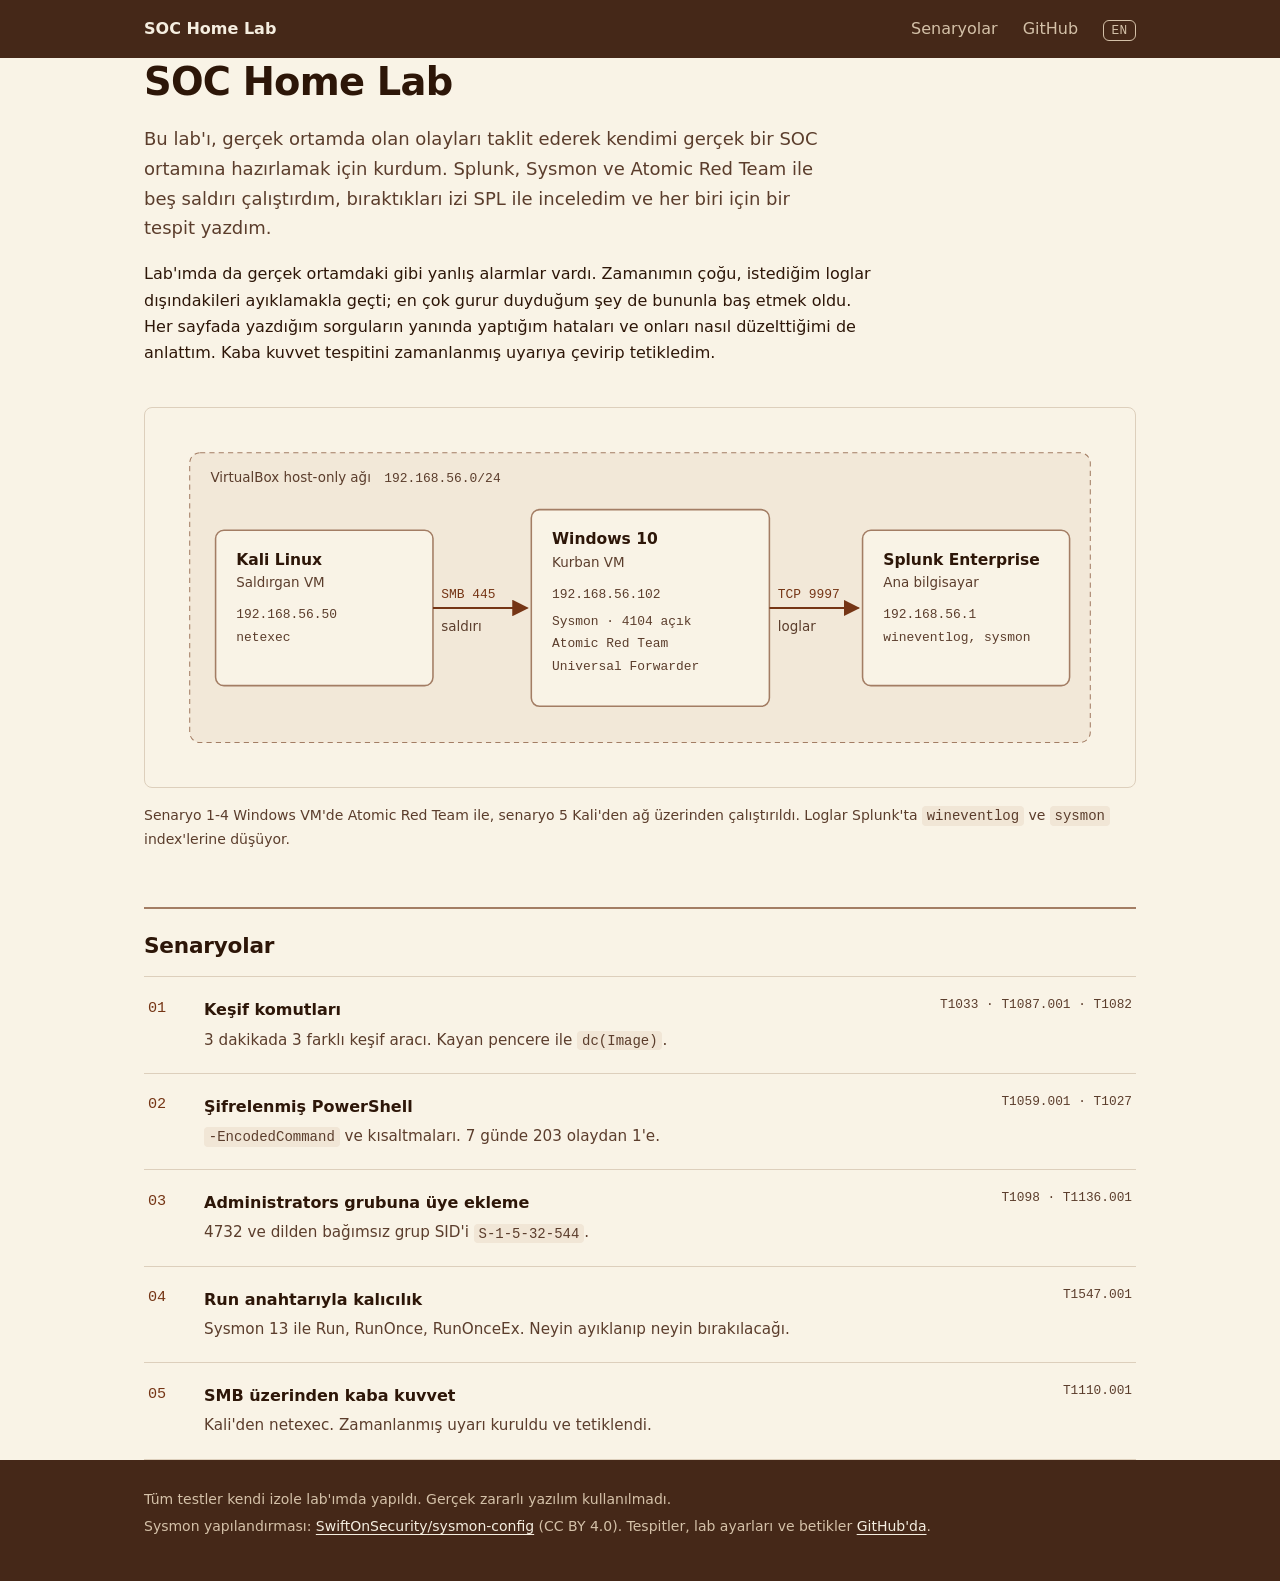
==== index.html @ a4999f90 "SOC Home Lab: site, detections and lab settings - GitHub Pages site (plain HTML/CSS): home page with" ====
<!doctype html>
<html lang="tr">
<head>
  <meta charset="utf-8">
  <meta name="viewport" content="width=device-width, initial-scale=1">
  <title>SOC Home Lab</title>
  <meta name="description" content="Splunk, Sysmon ve Atomic Red Team ile kurulan bir SOC homelab'ı: 5 saldırı senaryosu, SPL tespitleri, yanlış alarm analizi ve zamanlanmış uyarı.">
  <link rel="stylesheet" href="css/style.css">
  <link rel="alternate" hreflang="tr" href="./">
  <link rel="alternate" hreflang="en" href="en/">
</head>
<body>
  <header class="site-head">
    <div class="wrap">
      <a href="./">SOC Home Lab</a>
      <nav>
        <a href="#senaryolar">Senaryolar</a>
        <a href="https://github.com/fadilyeren/soc-home-lab">GitHub</a>
        <a class="lang" href="en/" lang="en" hreflang="en" title="English">EN</a>
      </nav>
    </div>
  </header>

  <main class="wrap">
    <h1>SOC Home Lab</h1>
    <p class="lead">Bu lab'ı, gerçek ortamda olan olayları taklit ederek kendimi gerçek bir SOC ortamına hazırlamak için kurdum. Splunk, Sysmon ve Atomic Red Team ile beş saldırı çalıştırdım, bıraktıkları izi SPL ile inceledim ve her biri için bir tespit yazdım.</p>
    <p class="read">Lab'ımda da gerçek ortamdaki gibi yanlış alarmlar vardı. Zamanımın çoğu, istediğim loglar dışındakileri ayıklamakla geçti; en çok gurur duyduğum şey de bununla baş etmek oldu. Her sayfada yazdığım sorguların yanında yaptığım hataları ve onları nasıl düzelttiğimi de anlattım. Kaba kuvvet tespitini zamanlanmış uyarıya çevirip tetikledim.</p>

    <figure class="diagram" aria-labelledby="mimari-baslik">
      <svg viewBox="0 0 910 320" role="img" aria-labelledby="mimari-baslik mimari-aciklama">
        <title id="mimari-baslik">Lab mimarisi</title>
        <desc id="mimari-aciklama">Kali Linux saldırgan VM'i, Windows 10 kurban VM'ine SMB üzerinden saldırır. Windows VM'deki Universal Forwarder, Sysmon ve Windows olay loglarını TCP 9997 üzerinden ana bilgisayardaki Splunk Enterprise'a gönderir. Üçü de VirtualBox host-only ağında, 192.168.56.0/24.</desc>
        <defs>
          <marker id="ok" viewBox="0 0 10 10" refX="9" refY="5" markerWidth="8" markerHeight="8" orient="auto-start-reverse">
            <path class="arrow" d="M0,0 L10,5 L0,10 z"/>
          </marker>
        </defs>

        <rect class="zone" x="20" y="20" width="870" height="280" rx="10"/>
        <text class="s" x="40" y="48">VirtualBox host-only ağı</text>
        <text class="m" x="208" y="48">192.168.56.0/24</text>

        <!-- Kali -->
        <rect class="box" x="45" y="95" width="210" height="150" rx="8"/>
        <text class="t" x="65" y="128">Kali Linux</text>
        <text class="s" x="65" y="150">Saldırgan VM</text>
        <text class="m" x="65" y="180">192.168.56.50</text>
        <text class="m" x="65" y="202">netexec</text>

        <!-- Windows -->
        <rect class="box" x="350" y="75" width="230" height="190" rx="8"/>
        <text class="t" x="370" y="108">Windows 10</text>
        <text class="s" x="370" y="130">Kurban VM</text>
        <text class="m" x="370" y="160">192.168.56.102</text>
        <text class="m" x="370" y="186">Sysmon · 4104 açık</text>
        <text class="m" x="370" y="208">Atomic Red Team</text>
        <text class="m" x="370" y="230">Universal Forwarder</text>

        <!-- Host -->
        <rect class="box" x="670" y="95" width="200" height="150" rx="8"/>
        <text class="t" x="690" y="128">Splunk Enterprise</text>
        <text class="s" x="690" y="150">Ana bilgisayar</text>
        <text class="m" x="690" y="180">192.168.56.1</text>
        <text class="m" x="690" y="202">wineventlog, sysmon</text>

        <!-- Akışlar -->
        <path class="flow" d="M255,170 L346,170" marker-end="url(#ok)"/>
        <text class="flow-label" x="263" y="160">SMB 445</text>
        <path class="flow" d="M580,170 L666,170" marker-end="url(#ok)"/>
        <text class="flow-label" x="588" y="160">TCP 9997</text>
        <text class="s" x="263" y="192">saldırı</text>
        <text class="s" x="588" y="192">loglar</text>
      </svg>
    </figure>
    <p class="small muted">Senaryo 1-4 Windows VM'de Atomic Red Team ile, senaryo 5 Kali'den ağ üzerinden çalıştırıldı. Loglar Splunk'ta <code>wineventlog</code> ve <code>sysmon</code> index'lerine düşüyor.</p>

    <h2 id="senaryolar">Senaryolar</h2>
    <ul class="scenarios">
      <li><a href="senaryolar/01-kesif.html">
        <span class="no">01</span>
        <span class="title">Keşif komutları</span>
        <span class="ids">T1033 · T1087.001 · T1082</span>
        <span class="desc">3 dakikada 3 farklı keşif aracı. Kayan pencere ile <code>dc(Image)</code>.</span>
      </a></li>
      <li><a href="senaryolar/02-sifreli-powershell.html">
        <span class="no">02</span>
        <span class="title">Şifrelenmiş PowerShell</span>
        <span class="ids">T1059.001 · T1027</span>
        <span class="desc"><code>-EncodedCommand</code> ve kısaltmaları. 7 günde 203 olaydan 1'e.</span>
      </a></li>
      <li><a href="senaryolar/03-yonetici-grubuna-ekleme.html">
        <span class="no">03</span>
        <span class="title">Administrators grubuna üye ekleme</span>
        <span class="ids">T1098 · T1136.001</span>
        <span class="desc">4732 ve dilden bağımsız grup SID'i <code>S-1-5-32-544</code>.</span>
      </a></li>
      <li><a href="senaryolar/04-run-anahtari.html">
        <span class="no">04</span>
        <span class="title">Run anahtarıyla kalıcılık</span>
        <span class="ids">T1547.001</span>
        <span class="desc">Sysmon 13 ile Run, RunOnce, RunOnceEx. Neyin ayıklanıp neyin bırakılacağı.</span>
      </a></li>
      <li><a href="senaryolar/05-kaba-kuvvet.html">
        <span class="no">05</span>
        <span class="title">SMB üzerinden kaba kuvvet</span>
        <span class="ids">T1110.001</span>
        <span class="desc">Kali'den netexec. Zamanlanmış uyarı kuruldu ve tetiklendi.</span>
      </a></li>
    </ul>
  </main>

  <footer class="site-foot">
    <div class="wrap">
      <p>Tüm testler kendi izole lab'ımda yapıldı. Gerçek zararlı yazılım kullanılmadı.</p>
      <p>Sysmon yapılandırması: <a href="https://github.com/SwiftOnSecurity/sysmon-config">SwiftOnSecurity/sysmon-config</a> (CC BY 4.0). Tespitler, lab ayarları ve betikler <a href="https://github.com/fadilyeren/soc-home-lab">GitHub'da</a>.</p>
    </div>
  </footer>
</body>
</html>
---- css/style.css ----
/* SOC Home Lab — tek dosyalık stil. Renkler :root'ta.
   Varsayılan: krem + kahverengi. Önceki koyu tema aşağıda [data-tema="koyu"] altında saklı;
   geri dönmek için <html> etiketine data-tema="koyu" eklemek yeter. */

:root {
  color-scheme: light;

  --bg: oklch(96.5% 0.018 85);
  --bg-soft: oklch(93.5% 0.024 80);
  --text: oklch(23% 0.045 50);
  --text-2: oklch(39% 0.05 52);
  --line: oklch(86% 0.03 75);
  --line-strong: oklch(62% 0.06 55);
  --accent: oklch(41% 0.10 45);
  --code-bg: oklch(93% 0.025 80);
  --brown: oklch(31% 0.05 50);
  --brown-deep: oklch(25% 0.04 50);
  --on-brown: oklch(95% 0.02 85);
  --on-brown-2: oklch(82% 0.04 75);
  --draft-bg: oklch(92% 0.05 85);
  --draft-line: oklch(75% 0.09 80);

  --font: system-ui, -apple-system, "Segoe UI", Roboto, "Helvetica Neue", Arial, sans-serif;
  --mono: ui-monospace, "Cascadia Mono", Consolas, "SF Mono", Menlo, monospace;
  --read: 46rem;
  --wide: 64rem;
}

/* Önceki koyu tema (saklı) */
:root[data-tema="koyu"] {
  color-scheme: dark;

  --bg: oklch(16% 0.006 250);
  --bg-soft: oklch(19% 0.007 250);
  --text: oklch(92% 0.005 250);
  --text-2: oklch(70% 0.01 250);
  --line: oklch(28% 0.008 250);
  --line-strong: oklch(40% 0.01 250);
  --accent: oklch(74% 0.11 200);
  --brown: oklch(12% 0.006 250);
  --brown-deep: oklch(20% 0.007 250);
  --on-brown: oklch(92% 0.005 250);
  --on-brown-2: oklch(70% 0.01 250);
  --code-bg: oklch(20% 0.007 250);
  --draft-bg: oklch(26% 0.04 85);
  --draft-line: oklch(50% 0.08 85);
}

*, *::before, *::after { box-sizing: border-box; }

html { -webkit-text-size-adjust: 100%; }

body {
  margin: 0;
  background: var(--bg);
  color: var(--text);
  font: 400 1rem/1.65 var(--font);
}

img, svg { max-width: 100%; display: block; }

a { color: var(--accent); text-underline-offset: 3px; text-decoration-thickness: 1px; }
a:hover { text-decoration-thickness: 2px; }
a:focus-visible { outline: 2px solid var(--accent); outline-offset: 3px; border-radius: 2px; }

h1, h2, h3 { line-height: 1.25; text-wrap: balance; font-weight: 600; }
h1 { font-size: clamp(1.75rem, 1.3rem + 2vw, 2.4rem); letter-spacing: -0.02em; margin: 0 0 1rem; }
h2 { font-size: 1.35rem; letter-spacing: -0.01em; margin: 3.5rem 0 1rem; padding-top: 1.5rem; border-top: 2px solid var(--line-strong); }
h3 { font-size: 1.05rem; margin: 2rem 0 0.5rem; }
p, li { text-wrap: pretty; }

/* Yerleşim */
.wrap { max-width: var(--wide); margin: 0 auto; padding: 0 16px; }
.read { max-width: var(--read); }

.site-head {
  background: var(--brown);
}
.site-head .wrap {
  display: flex; align-items: baseline; justify-content: space-between; gap: 1rem;
  padding-top: 1rem; padding-bottom: 1rem;
}
.site-head a { color: var(--on-brown); text-decoration: none; font-weight: 600; }
.site-head nav a { font-weight: 400; color: var(--on-brown-2); margin-left: 1.25rem; }
.site-head nav a:hover { color: var(--on-brown); }
.site-head nav a.lang {
  font: 500 0.8rem var(--mono); letter-spacing: 0.04em;
  border: 1px solid var(--on-brown-2); border-radius: 6px; padding: 0.15rem 0.45rem;
  transition: background-color 140ms ease, color 140ms ease;
}
.site-head nav a.lang:hover { background: var(--on-brown); color: var(--brown); border-color: var(--on-brown); }

main { padding: 3.5rem 0 5rem; }

.lead { font-size: 1.125rem; color: var(--text-2); max-width: var(--read); }
.muted { color: var(--text-2); }
.small { font-size: 0.875rem; }

/* Mimari şema */
.diagram { margin: 2.5rem 0 1rem; padding: 1.5rem; border: 1px solid var(--line); border-radius: 8px; overflow-x: auto; }
.diagram svg { min-width: 640px; width: 100%; height: auto; }
.diagram .box { fill: var(--bg); stroke: var(--line-strong); stroke-width: 1.5; }
.diagram .zone { fill: var(--bg-soft); stroke: var(--line-strong); stroke-dasharray: 5 4; }
.diagram .t { fill: var(--text); font: 600 15px var(--font); }
.diagram .s { fill: var(--text-2); font: 400 13px var(--font); }
.diagram .m { fill: var(--text-2); font: 400 12.5px var(--mono); }
.diagram .flow { stroke: var(--accent); stroke-width: 2; fill: none; }
.diagram .flow-label { fill: var(--accent); font: 500 12.5px var(--mono); }
.diagram .arrow { fill: var(--accent); }

/* Senaryo listesi (giriş sayfası) */
.scenarios { list-style: none; padding: 0; margin: 1rem 0 0; border-top: 1px solid var(--line); }
.scenarios li { border-bottom: 1px solid var(--line); }
.scenarios a {
  display: grid; grid-template-columns: 2.5rem 1fr auto; gap: 0.25rem 1rem;
  padding: 1.25rem 0.25rem; color: var(--text); text-decoration: none;
  transition: background-color 140ms ease;
}
.scenarios a:hover { background: var(--bg-soft); }
.scenarios .no { color: var(--accent); font: 500 0.95rem var(--mono); padding-top: 0.1rem; }
.scenarios .title { font-weight: 600; }
.scenarios .desc { grid-column: 2; color: var(--text-2); font-size: 0.95rem; }
.scenarios .ids { grid-column: 3; grid-row: 1; font: 400 0.8rem var(--mono); color: var(--text-2); text-align: right; white-space: nowrap; }

/* Senaryo sayfası */
.back { font-size: 0.9rem; }
.meta { display: flex; flex-wrap: wrap; gap: 0.5rem; margin: 0 0 1.5rem; padding: 0; list-style: none; }
.meta li { font: 400 0.8rem var(--mono); border: 1px solid var(--line); border-radius: 6px; padding: 0.2rem 0.5rem; color: var(--text-2); }
.meta li.on { color: var(--accent); border-color: currentColor; }

pre, code { font-family: var(--mono); font-size: 0.875rem; }
code { background: var(--code-bg); padding: 0.1rem 0.3rem; border-radius: 4px; }
pre {
  background: var(--brown-deep); color: var(--on-brown); border-radius: 8px;
  padding: 1rem 1.1rem; overflow-x: auto; line-height: 1.55;
}
pre code { background: none; padding: 0; color: inherit; }
pre { scrollbar-color: var(--on-brown-2) var(--brown-deep); }

figure { margin: 2rem 0; }
figure img { border: 1px solid var(--line); border-radius: 6px; width: 100%; height: auto; }
figure a { display: block; }
figcaption { margin-top: 0.6rem; font-size: 0.875rem; color: var(--text-2); max-width: var(--read); }

table { border-collapse: collapse; width: 100%; font-size: 0.925rem; margin: 1rem 0; }
th, td { text-align: left; padding: 0.55rem 0.75rem 0.55rem 0; border-bottom: 1px solid var(--line); vertical-align: top; }
th { font-weight: 600; color: var(--text-2); font-size: 0.85rem; }
.table-scroll { overflow-x: auto; }

/* Taslak kutusu: yayından önce kaldırılacak */
.draft {
  background: var(--draft-bg); border: 1px dashed var(--draft-line); border-radius: 8px;
  padding: 0.9rem 1.1rem; margin: 1rem 0; font-size: 0.925rem;
}
.draft strong:first-child { display: block; margin-bottom: 0.25rem; }
.draft ul { margin: 0.25rem 0 0; padding-left: 1.2rem; }

.next-prev { display: flex; justify-content: space-between; gap: 1rem; margin-top: 4rem; padding-top: 1.5rem; border-top: 1px solid var(--line); font-size: 0.95rem; }

.site-foot { background: var(--brown); padding: 1.5rem 0 2.5rem; font-size: 0.875rem; color: var(--on-brown-2); }
.site-foot a { color: var(--on-brown); }
.site-foot p { margin: 0.25rem 0; }

@media (max-width: 640px) {
  main { padding-top: 2.25rem; }
  .scenarios a { grid-template-columns: 2rem 1fr; }
  .scenarios .ids { grid-column: 2; grid-row: auto; text-align: left; white-space: normal; }
  .site-head nav a { margin-left: 0.75rem; }
}

@media (prefers-reduced-motion: reduce) {
  * { transition: none !important; }
}
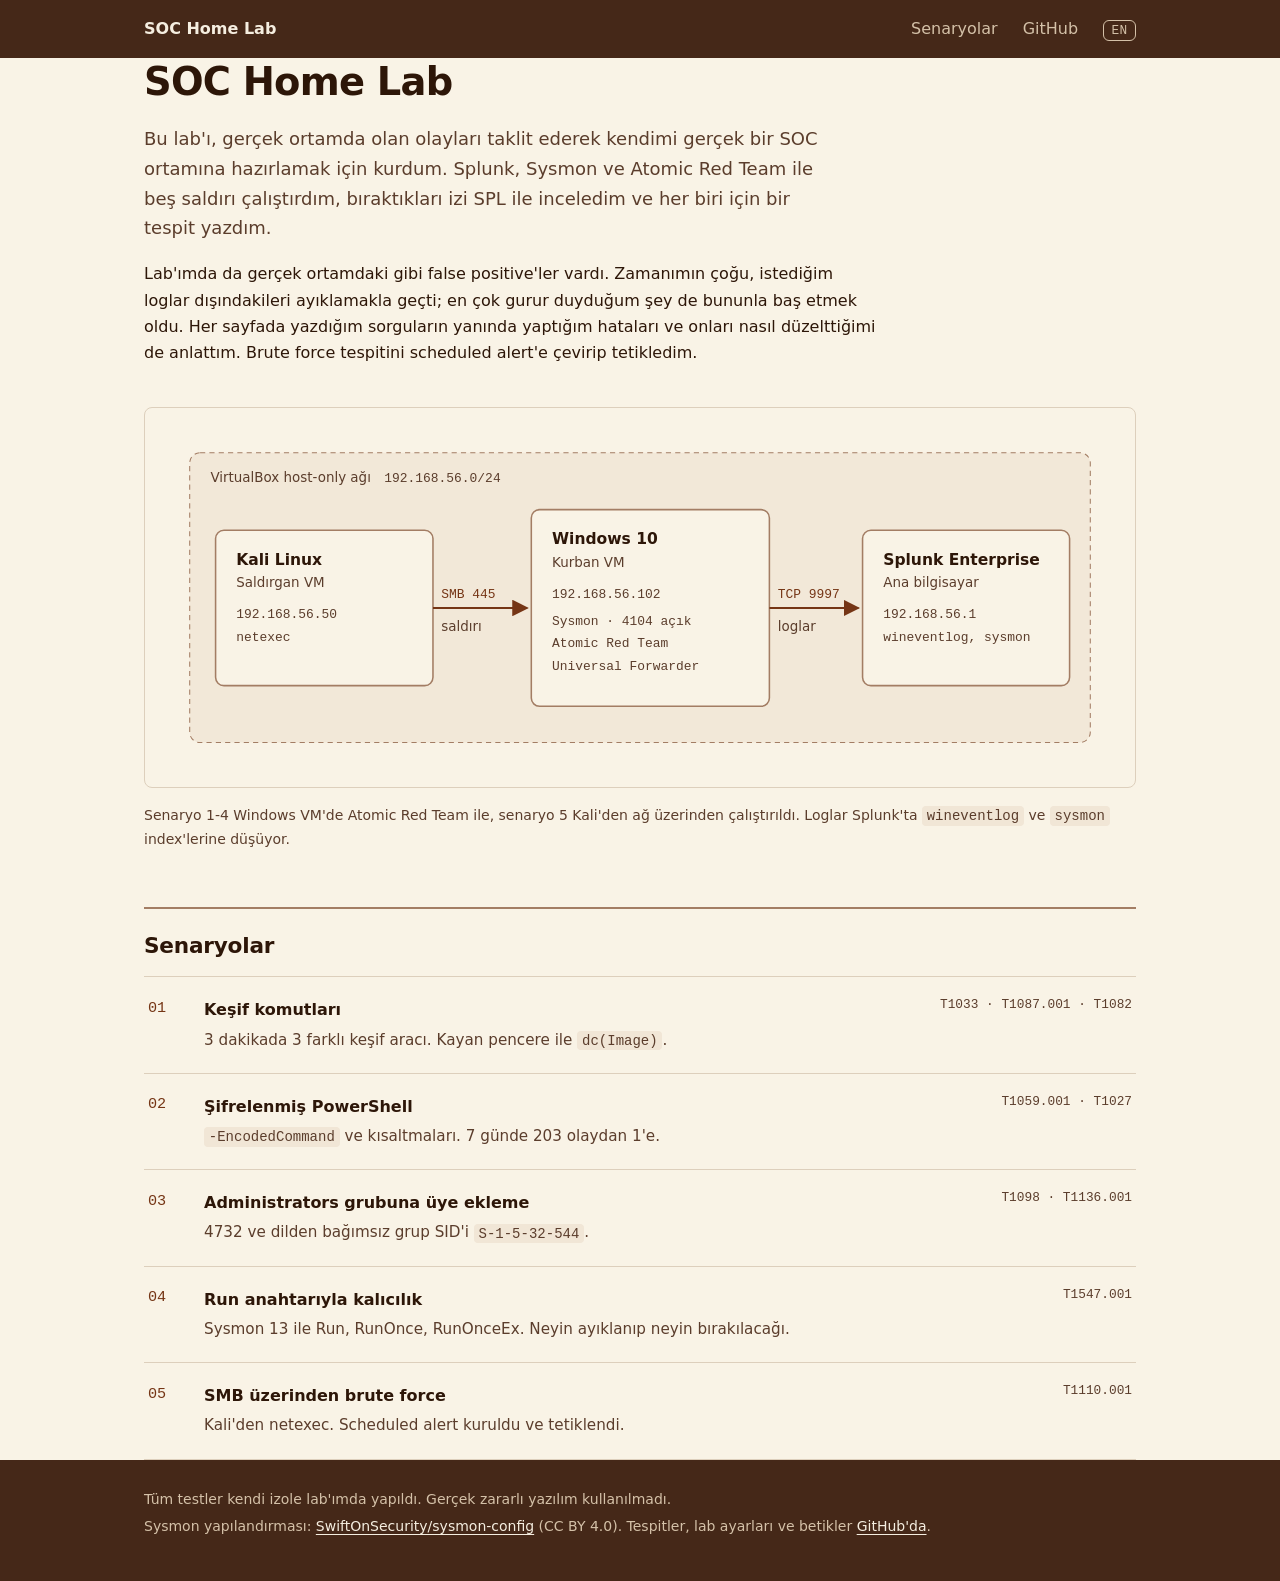
==== commit 3f705db6: "Use English SOC terms on the Turkish pages "zamanlanmış uyarı/uyarı" -> "scheduled alert/alert", "ka" ====
--- a/index.html
+++ b/index.html
@@ -4,7 +4,7 @@
   <meta charset="utf-8">
   <meta name="viewport" content="width=device-width, initial-scale=1">
   <title>SOC Home Lab</title>
-  <meta name="description" content="Splunk, Sysmon ve Atomic Red Team ile kurulan bir SOC homelab'ı: 5 saldırı senaryosu, SPL tespitleri, yanlış alarm analizi ve zamanlanmış uyarı.">
+  <meta name="description" content="Splunk, Sysmon ve Atomic Red Team ile kurulan bir SOC homelab'ı: 5 saldırı senaryosu, SPL tespitleri, false positive analizi ve scheduled alert.">
   <link rel="stylesheet" href="css/style.css">
   <link rel="alternate" hreflang="tr" href="./">
   <link rel="alternate" hreflang="en" href="en/">
@@ -24,7 +24,7 @@
   <main class="wrap">
     <h1>SOC Home Lab</h1>
     <p class="lead">Bu lab'ı, gerçek ortamda olan olayları taklit ederek kendimi gerçek bir SOC ortamına hazırlamak için kurdum. Splunk, Sysmon ve Atomic Red Team ile beş saldırı çalıştırdım, bıraktıkları izi SPL ile inceledim ve her biri için bir tespit yazdım.</p>
-    <p class="read">Lab'ımda da gerçek ortamdaki gibi yanlış alarmlar vardı. Zamanımın çoğu, istediğim loglar dışındakileri ayıklamakla geçti; en çok gurur duyduğum şey de bununla baş etmek oldu. Her sayfada yazdığım sorguların yanında yaptığım hataları ve onları nasıl düzelttiğimi de anlattım. Kaba kuvvet tespitini zamanlanmış uyarıya çevirip tetikledim.</p>
+    <p class="read">Lab'ımda da gerçek ortamdaki gibi false positive'ler vardı. Zamanımın çoğu, istediğim loglar dışındakileri ayıklamakla geçti; en çok gurur duyduğum şey de bununla baş etmek oldu. Her sayfada yazdığım sorguların yanında yaptığım hataları ve onları nasıl düzelttiğimi de anlattım. Brute force tespitini scheduled alert'e çevirip tetikledim.</p>
 
     <figure class="diagram" aria-labelledby="mimari-baslik">
       <svg viewBox="0 0 910 320" role="img" aria-labelledby="mimari-baslik mimari-aciklama">
@@ -102,9 +102,9 @@
       </a></li>
       <li><a href="senaryolar/05-kaba-kuvvet.html">
         <span class="no">05</span>
-        <span class="title">SMB üzerinden kaba kuvvet</span>
+        <span class="title">SMB üzerinden brute force</span>
         <span class="ids">T1110.001</span>
-        <span class="desc">Kali'den netexec. Zamanlanmış uyarı kuruldu ve tetiklendi.</span>
+        <span class="desc">Kali'den netexec. Scheduled alert kuruldu ve tetiklendi.</span>
       </a></li>
     </ul>
   </main>
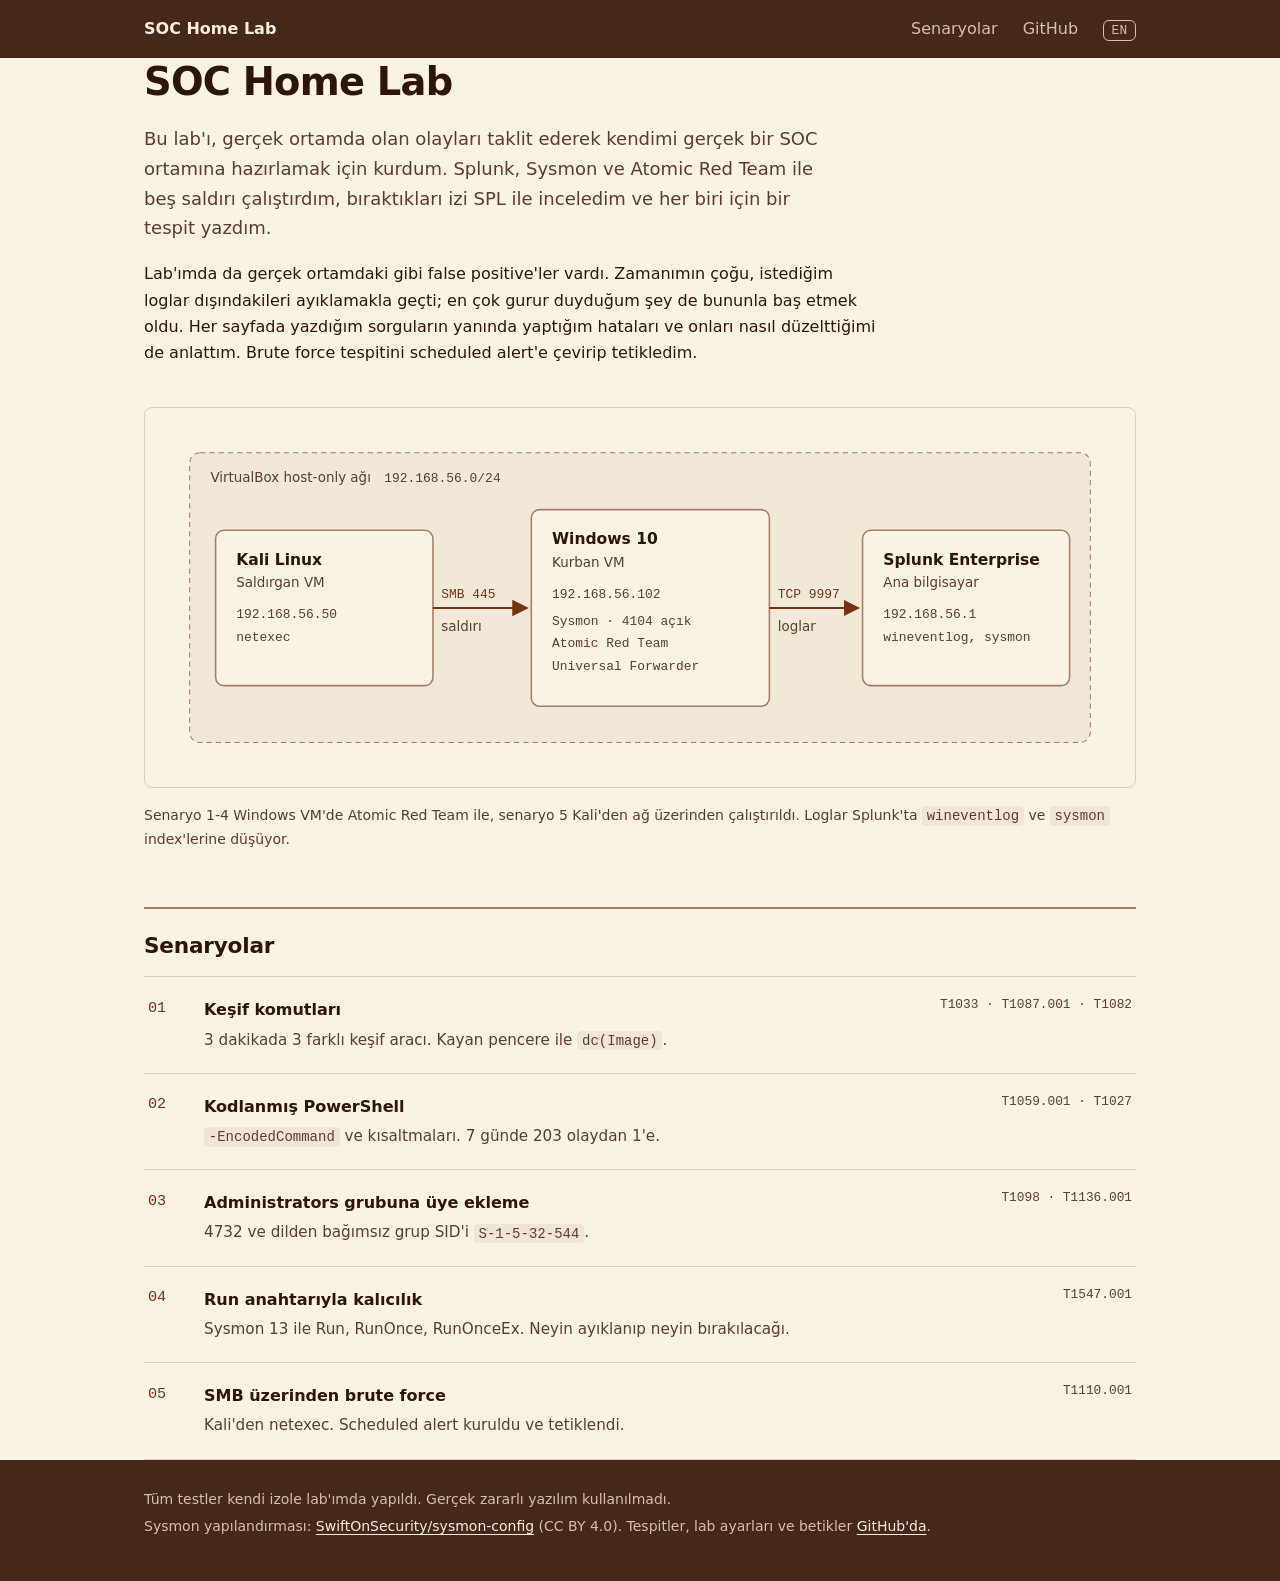
==== commit 3b10c5e0: "Fix term: encoded (kodlanmış) PowerShell, not encrypted (şifrelenmiş) -EncodedCommand is Base64 enco" ====
--- a/index.html
+++ b/index.html
@@ -84,7 +84,7 @@
       </a></li>
       <li><a href="senaryolar/02-sifreli-powershell.html">
         <span class="no">02</span>
-        <span class="title">Şifrelenmiş PowerShell</span>
+        <span class="title">Kodlanmış PowerShell</span>
         <span class="ids">T1059.001 · T1027</span>
         <span class="desc"><code>-EncodedCommand</code> ve kısaltmaları. 7 günde 203 olaydan 1'e.</span>
       </a></li>
